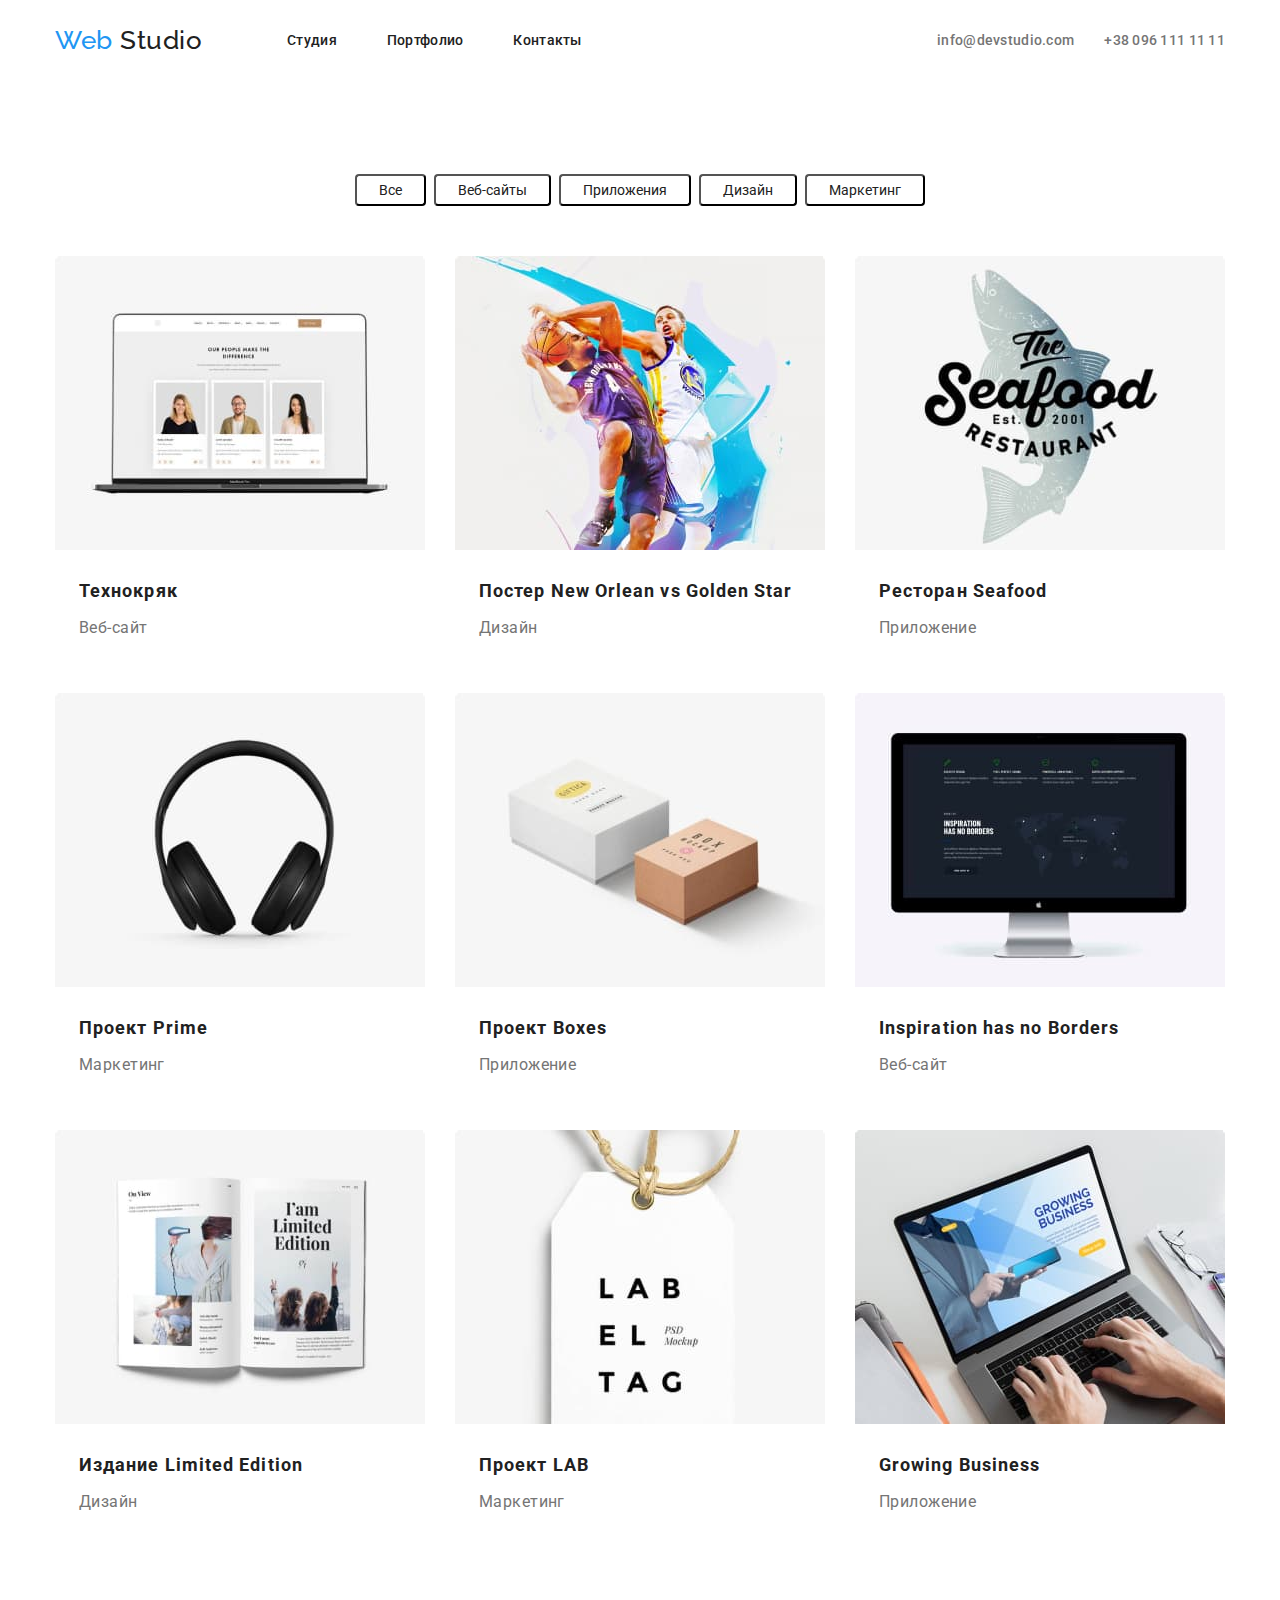
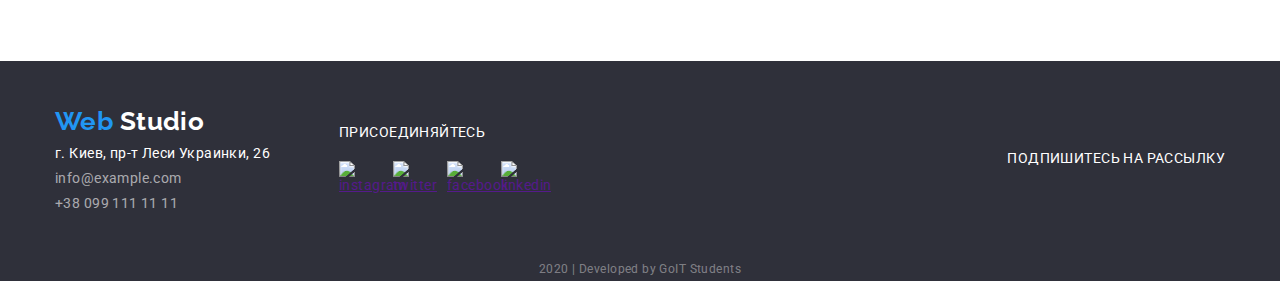
==== portfolio.html @ 5bf386a4 "Копия с предыдущего дз с оптимизацией" ====
<!DOCTYPE html>
<html lang="ru">
  <head>
    <meta charset="UTF-8" />
    <meta name="viewport" content="width=device-width, initial-scale=1.0" />
    <link
      href="https://fonts.googleapis.com/css2?family=Raleway:wght@700&family=Roboto:wght@400;500;700;900&display=swap"
      rel="stylesheet"
    />
    <link rel="stylesheet" href="./css/normalize.css" />
    <link rel="stylesheet" href="./css/style.css" />
    <title>Портфолио</title>
  </head>
  <body>
    <!-- Шапка -->
    <header>
      <nav class="header flex-container main-width">
        <a class="logo link" lang="en" href="./index.html">
          <span>Web</span> Studio
        </a>
        <ul class="nav-site list flex-container">
          <li class="item">
            <a class="link" href="./index.html">Студия</a>
          </li>
          <li class="item">
            <a class="link" href="./portfolio.html">Портфолио</a>
          </li>
          <li class="item">
            <a class="link" href="">Контакты</a>
          </li>
        </ul>
        <address class="header-address">
          <ul class="list flex-container">
            <li class="item">
              <a class="link" lang="en" href="mailto:info@devstudio.com">
                info@devstudio.com
              </a>
            </li>
            <li class="item">
              <a class="link" href="tel:+380961111111">+38 096 111 11 11</a>
            </li>
          </ul>
        </address>
      </nav>
    </header>
    <!-- Основной контент -->
    <main>
      <section class="projects main-width">
        <div class="filter-container flex-container">
          <h1 class="hidden">Наши проекты</h1>
          <ul class="list flex-container">
            <li class="filter">
              <button class="button" type="button">Все</button>
            </li>
            <li class="filter">
              <button class="button" type="button">Веб-сайты</button>
            </li>
            <li class="filter">
              <button class="button" type="button">Приложения</button>
            </li>
            <li class="filter">
              <button class="button" type="button">Дизайн</button>
            </li>
            <li class="filter">
              <button class="button" type="button">Маркетинг</button>
            </li>
          </ul>
        </div>
        <ul class="list flex-container">
          <li class="item">
            <a class="link" href="">
              <img
                src="./images/projects/techno_crack.jpg"
                alt="веб-страница проекта Технокряк"
                width="370"
                height="294"
              />
              <h2>Технокряк</h2>
              <p class="text">Веб-сайт</p>
              <p class="description hidden">
                Технокряк это современная площадка распространения коронавируса.
                Компании используют эту платформу для цифрового шпионажа и атак
                на защищённые сервера конкурентов.
              </p>
            </a>
          </li>
          <li class="item">
            <a class="link" href="">
              <img
                src="./images/projects/new_orlean.jpg"
                alt="Два баскетболиста с мячом"
                width="370"
                height="294"
              />
              <h2>Постер New Orlean vs Golden Star</h2>
              <p class="text">Дизайн</p>
              <p class="description hidden">
                Технокряк это современная площадка распространения коронавируса.
                Компании используют эту платформу для цифрового шпионажа и атак
                на защищённые сервера конкурентов.
              </p>
            </a>
          </li>
          <li class="item">
            <a class="link" href="">
              <img
                src="./images/projects/seafood.jpg"
                alt=""
                width="370"
                height="294"
              />
              <h2>Ресторан Seafood</h2>
              <p class="text">Приложение</p>
              <p class="description hidden">
                Технокряк это современная площадка распространения коронавируса.
                Компании используют эту платформу для цифрового шпионажа и атак
                на защищённые сервера конкурентов.
              </p>
            </a>
          </li>
          <li class="item">
            <a class="link" href="">
              <img
                src="./images/projects/prime.jpg"
                alt=""
                width="370"
                height="294"
              />
              <h2>Проект Prime</h2>
              <p class="text">Маркетинг</p>
              <p class="description hidden">
                Технокряк это современная площадка распространения коронавируса.
                Компании используют эту платформу для цифрового шпионажа и атак
                на защищённые сервера конкурентов.
              </p>
            </a>
          </li>
          <li class="item">
            <a class="link" href="">
              <img
                src="./images/projects/boxes.jpg"
                alt=""
                width="370"
                height="294"
              />
              <h2>Проект Boxes</h2>
              <p class="text">Приложение</p>
              <p class="description hidden">
                Технокряк это современная площадка распространения коронавируса.
                Компании используют эту платформу для цифрового шпионажа и атак
                на защищённые сервера конкурентов.
              </p>
            </a>
          </li>
          <li class="item">
            <a class="link" href="">
              <img
                src="./images/projects/inspiration.jpg"
                alt=""
                width="370"
                height="294"
              />
              <h2>Inspiration has no Borders</h2>
              <p class="text">Веб-сайт</p>
              <p class="description hidden">
                Технокряк это современная площадка распространения коронавируса.
                Компании используют эту платформу для цифрового шпионажа и атак
                на защищённые сервера конкурентов.
              </p>
            </a>
          </li>
          <li class="item">
            <a class="link" href="">
              <img
                src="./images/projects/limited.jpg"
                alt=""
                width="370"
                height="294"
              />
              <h2>Издание Limited Edition</h2>
              <p class="text">Дизайн</p>
              <p class="description hidden">
                Технокряк это современная площадка распространения коронавируса.
                Компании используют эту платформу для цифрового шпионажа и атак
                на защищённые сервера конкурентов.
              </p>
            </a>
          </li>
          <li class="item">
            <a class="link" href="">
              <img
                src="./images/projects/lab.jpg"
                alt=""
                width="370"
                height="294"
              />
              <h2>Проект LAB</h2>
              <p class="text">Маркетинг</p>
              <p class="description hidden">
                Технокряк это современная площадка распространения коронавируса.
                Компании используют эту платформу для цифрового шпионажа и атак
                на защищённые сервера конкурентов.
              </p>
            </a>
          </li>
          <li class="item">
            <a class="link" href="">
              <img
                src="./images/projects/growing.jpg"
                alt=""
                width="370"
                height="294"
              />
              <h2>Growing Business</h2>
              <p class="text">Приложение</p>
              <p class="description hidden">
                Технокряк это современная площадка распространения коронавируса.
                Компании используют эту платформу для цифрового шпионажа и атак
                на защищённые сервера конкурентов.
              </p>
            </a>
          </li>
        </ul>
      </section>
    </main>
    <!-- Подвал -->
    <footer class="footer">
      <div class="footer-upper flex-container main-width">
        <div class="footer-address-container">
          <a class="logo link" lang="en" href="./index.html">
            <span>Web</span> Studio
          </a>
          <!-- Адресс -->
          <address class="address flex-container">
            <p>г. Киев, пр-т Леси Украинки, 26</p>
            <a class="link" href="mailto:info@example.com">info@example.com</a>
            <a class="link" href="tel:+380991111111">+38 099 111 11 11</a>
          </address>
        </div>

        <!-- Соцсети студии -->
        <div class="footer-join">
          <p class="text">присоединяйтесь</p>
          <ul class="list flex-container" lang="en">
            <li class="social-item">
              <a aria-label="instagram link" href="">
                <img src="./images/social/instagram.svg" alt="instagram" />
              </a>
            </li>
            <li class="social-item">
              <a aria-label="twitter link" href="">
                <img src="./images/social/twitter.svg" alt="twitter" />
              </a>
            </li>
            <li class="social-item">
              <a aria-label="facebook link" href="">
                <img src="./images/social/facebook.svg" alt="facebook" />
              </a>
            </li>
            <li class="social-item">
              <a aria-label="linkedin link" href="">
                <img src="./images/social/linkedin.svg" alt="linkedin" />
              </a>
            </li>
          </ul>
        </div>

        <div class="footer-mail">
          <p class="text">подпишитесь на рассылку</p>
        </div>
      </div>

      <p class="developed">2020 | Developed by GoIT Students</p>
    </footer>
  </body>
</html>
---- css/style.css ----
:root {
  --accent-color: #2196f3;
  --white-color: #ffffff;
  --black-color: #000000;
  --text-bold-color: #212121;
  --text-normal-color: #757575;
  --background-accent: #f5f4fa;
  --background-white-text: rgba(47, 48, 58, 0.8);
  --background-high-accent: rgba(33, 150, 243, 0.9);
  --main-icons: #afb1b8;
  --footer-icons: rgba(255, 255, 255, 0.1);
  --footer-address-color: rgba(255, 255, 255, 0.6);
  --footer-background: #2f303a;
  --footer-developed-text: rgba(255, 255, 255, 0.4);

  box-sizing: border-box;
}

*,
*::before,
*::after {
  box-sizing: inherit;
}

body {
  color: var(--text-normal-color);
  background-color: var(--white-color);

  font-family: "Roboto", sans-serif;
  font-style: normal;
  font-weight: 400;
  font-size: 14px;
  letter-spacing: 0.03em;

  margin-left: auto;
  margin-right: auto;
}

/* Заголовки */
h1,
h2,
h3,
h4,
h5,
h6 {
  color: var(--text-bold-color);
  font-weight: 700;

  margin-top: 0px;
  margin-bottom: 0px;
}

/* Абзацы */
p {
  margin-top: 0px;
  margin-bottom: 0px;
}

/* Обнуление */
.link {
  text-decoration: none;
}
.list {
  list-style: none;

  margin: 0;
  padding: 0;
}
address {
  font-style: normal;
}

.hidden {
  display: none;
}

/*------------- Шапка и подвал ---------- */
/* header */
.header {
  align-items: center;
}

.header > address > .list {
  margin-left: auto;
}
.header .link {
  color: var(--text-bold-color);

  font-weight: 500;
  line-height: 1.14;
  letter-spacing: 0.02em;
}

.nav-site {
  margin-left: 85px;
  margin-top: 32px;
}

.nav-site .link {
  display: inline-block;
  padding-bottom: 32px;
}

.nav-site .item + .item {
  margin-left: 50px;
}

.header-address {
  margin-left: auto;
}

.header-address .link {
  color: var(--text-normal-color);
}

.header-address .item + .item {
  margin-left: 30px;
}
/* footer */
.footer {
  background-color: var(--footer-background);
}

.footer-upper {
  align-items: center;
}
.footer-address-container {
  margin: 45px 69px 46px 0px;
}

.footer .address {
  flex-direction: column;
  margin-top: 8px;
}
.footer-address-container .link {
  margin-top: 9px;
}

.footer .logo,
.footer .address {
  color: var(--white-color);
}
.footer .text {
  color: var(--white-color);

  line-height: 1.14;
  text-transform: uppercase;
}
.address > .link {
  color: var(--footer-address-color);
}

.footer-join .text {
  margin-bottom: 20px;
}

.footer-mail {
  margin-left: auto;
}

.developed {
  color: var(--footer-developed-text);
  font-size: 12px;
  line-height: 2;

  display: flex;
  justify-content: center;
}

/* Наведение */
.header .link:focus,
.header .link:hover,
.footer .logo:focus,
.footer .logo:hover,
.address .link:focus,
.address .link:hover {
  color: #2196f3;
}

/* Логотип */
.logo {
  color: var(--black-color);

  font-family: "Raleway", sans-serif;
  font-weight: 700;
  font-size: 26px;
  line-height: 1.19;
}
.logo > span {
  color: var(--accent-color);
}
/* -------------MAIN CONTENT------------------ */

.flex-container {
  display: flex;
  flex-wrap: wrap;
}

.main-width {
  width: 1200px;
  padding-left: 15px;
  padding-right: 15px;
  margin-left: auto;
  margin-right: auto;
}

/* Заголовки секций index.html */
.directions .title,
.team .title,
.clients .title {
  font-size: 36px;
  line-height: 1.16;
  text-align: center;

  margin-bottom: 50px;
}
.features .title-secondary,
.team .title-secondary {
  margin-top: 30px;
  margin-bottom: 10px;
}

/* Оступы для секций */
.hero,
.features,
.directions,
.team,
.clients {
  margin-bottom: 94px;
}
/* Отступы элементов списка */
.features .item + .item,
.directions .item + .item,
.team .item + .item,
.clients .item + .item {
  margin-left: 30px;
}

/* Соц.сети */
.social-item {
  width: 44px;
}

.social-item + .social-item {
  margin-left: 10px;
}

/* Герой - Заказать услугу */
.hero {
  background-color: var(--background-white-text);
  text-align: center;

  height: 600px;
}

.hero .title {
  color: var(--white-color);
  font-weight: 900;
  font-size: 44px;
  line-height: 1.36;
  text-align: center;
  letter-spacing: 0.06em;
  text-transform: uppercase;

  display: inline-block;
  margin: 200px 252px 30px;
}

.hero .link {
  color: var(--white-color);
  background-color: var(--accent-color);
  font-size: 16px;
  line-height: 1.87;

  padding: 10px 32px;
  border-radius: 4px;
}

.hero .link:focus,
.hero .link:hover {
  color: var(--accent-color);
  background-color: var(--white-color);
}

/* Особенности веб студии */
.features .item {
  width: 270px;
}

/* Чем мы занимаемся */
.directions .link {
  color: var(--white-color);
  background-color: var(--background-white-text);
  text-transform: uppercase;
  text-align: center;

  /* ВРЕМЕННО СМЕСТИЛ */
  display: flex;
  flex-direction: column;
}

/* Наша команда */
.team {
  background-color: var(--background-accent);
  text-align: center;

  padding: 94px 0px;
}
.team-social-list {
  justify-content: center;
  margin-top: 16px;
  margin-bottom: 24px;
}

/* Постоянные клиенты */
.clients .item {
  width: 170px;
}

/* Наши проекты */
.projects {
  margin-top: 93px;
  margin-bottom: 94px;
}
.filter-container {
  justify-content: center;

  margin-bottom: 50px;
}

.filter-container .filter + .filter {
  margin-left: 8px;
}

.projects h2 {
  font-size: 18px;
  line-height: 2;
  letter-spacing: 0.06em;

  margin: 20px 24px 4px;
}
.projects .text {
  color: var(--text-normal-color);
  font-size: 16px;
  line-height: 1.87;

  margin: 0px 24px 20px;
}
.projects .description {
  color: var(--white-color);
  background-color: var(--background-high-accent);

  font-size: 18px;
  line-height: 1.56;
}

.projects .item {
  width: 370px;
}

.projects .item:not(:nth-child(3n)) {
  margin-right: 30px;
  margin-bottom: 30px;
}

/* Кнопки наши проекты */
.button {
  color: var(--text-bold-color);
  background-color: var(--background-accent-);

  padding: 6px 22px;
  border-radius: 4px;
}
.button:focus,
.button:hover {
  color: var(--white-color);
  background-color: var(--accent-color);
}
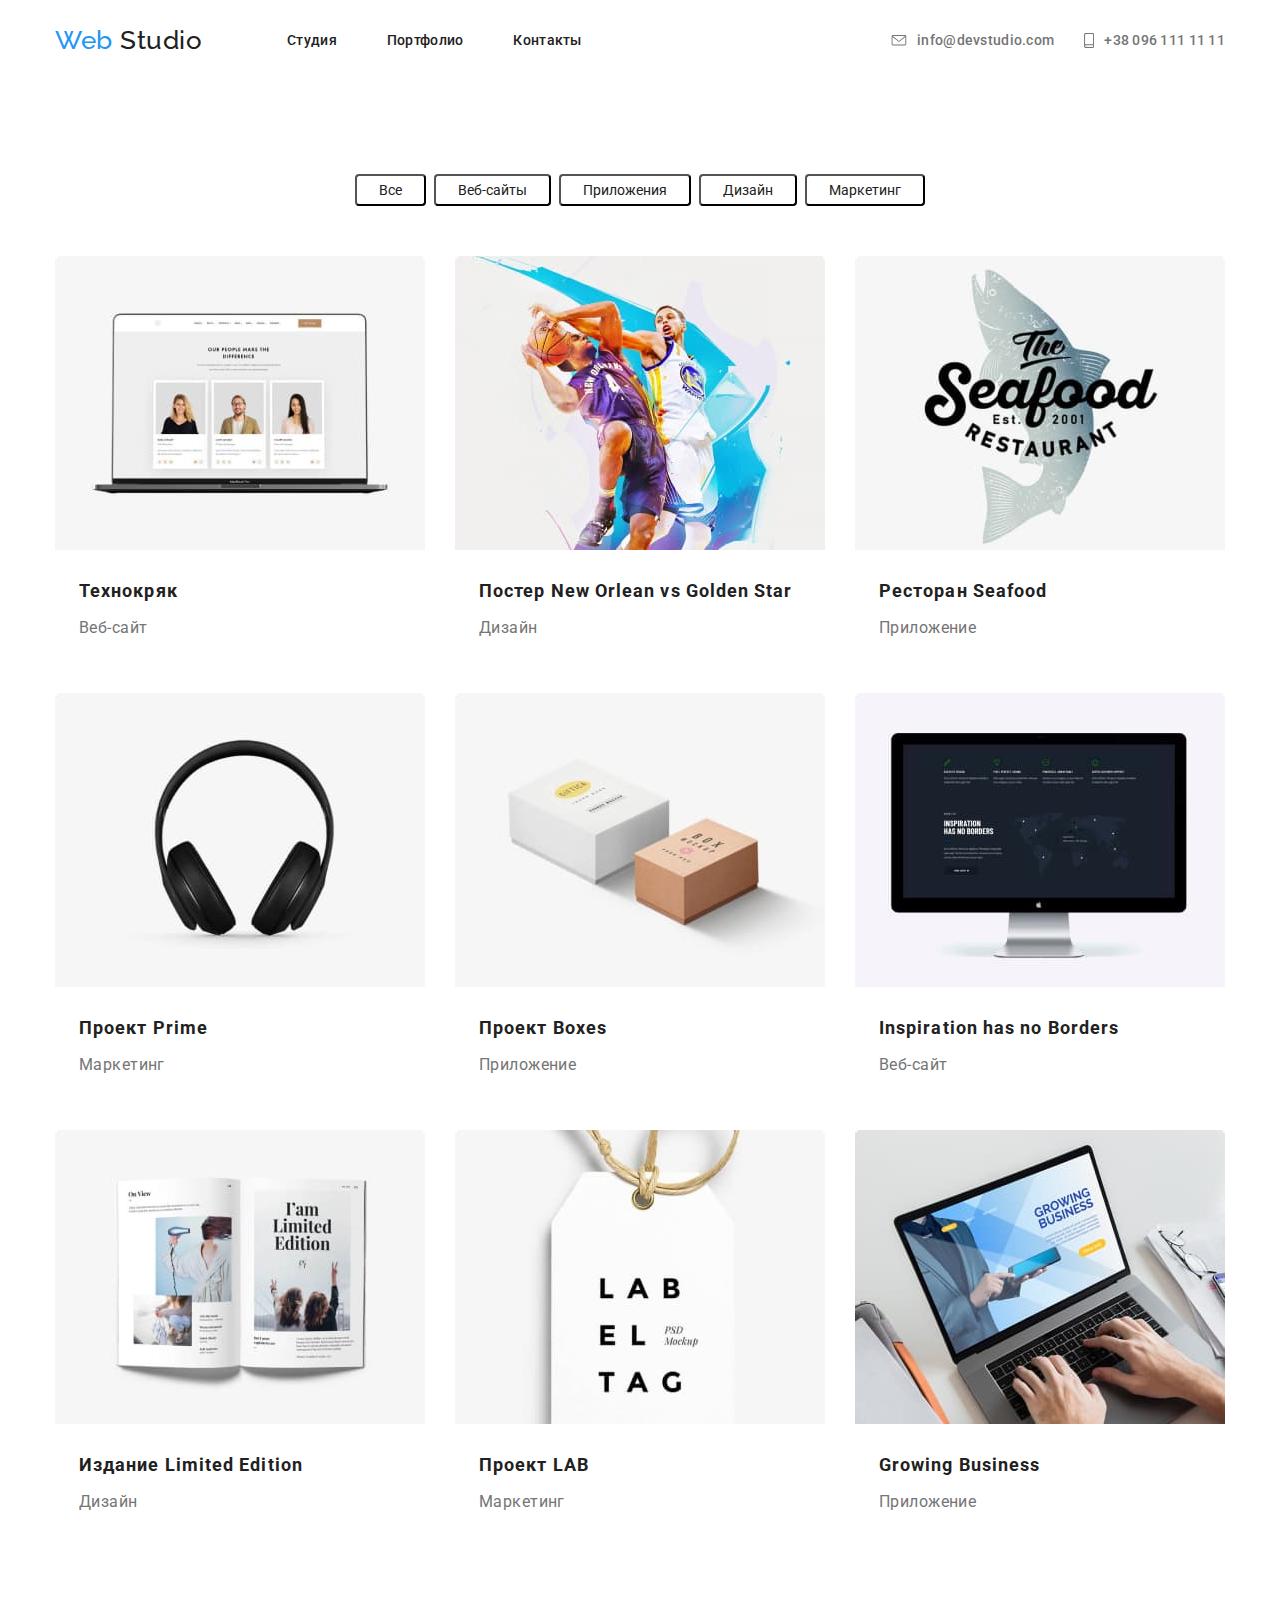
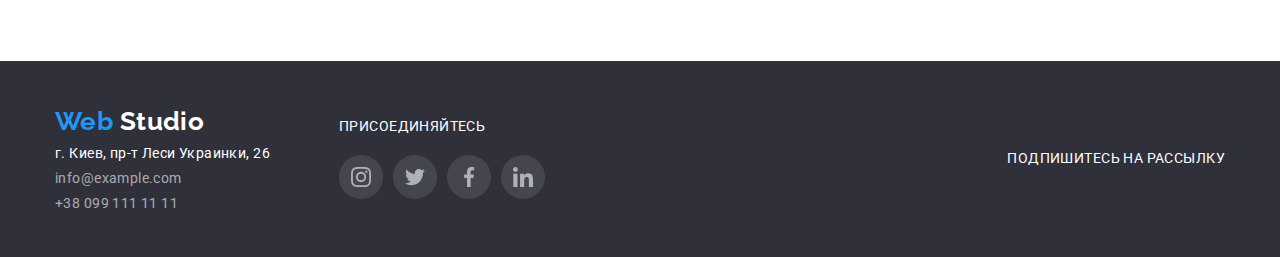
==== commit 1b3fba5b: "дз 4" ====
--- a/portfolio.html
+++ b/portfolio.html
@@ -33,11 +33,19 @@
           <ul class="list flex-container">
             <li class="item">
               <a class="link" lang="en" href="mailto:info@devstudio.com">
+                <svg class="header-address-icon" width="16px" height="11px">
+                  <use href="./images/icon.svg#icon-mail"></use>
+                </svg>
                 info@devstudio.com
               </a>
             </li>
             <li class="item">
-              <a class="link" href="tel:+380961111111">+38 096 111 11 11</a>
+              <a class="link" href="tel:+380961111111">
+                <svg class="header-address-icon" width="10px" height="15px">
+                  <use href="./images/icon.svg#icon-smartphone"></use>
+                </svg>
+                +38 096 111 11 11</a
+              >
             </li>
           </ul>
         </address>
@@ -244,22 +252,30 @@
           <ul class="list flex-container" lang="en">
             <li class="social-item">
               <a aria-label="instagram link" href="">
-                <img src="./images/social/instagram.svg" alt="instagram" />
+                <svg class="social-icon">
+                  <use href="./images/icon.svg#icon-instagram"></use>
+                </svg>
               </a>
             </li>
             <li class="social-item">
               <a aria-label="twitter link" href="">
-                <img src="./images/social/twitter.svg" alt="twitter" />
+                <svg class="social-icon">
+                  <use href="./images/icon.svg#icon-twitter"></use>
+                </svg>
               </a>
             </li>
             <li class="social-item">
               <a aria-label="facebook link" href="">
-                <img src="./images/social/facebook.svg" alt="facebook" />
+                <svg class="social-icon">
+                  <use href="./images/icon.svg#icon-facebook"></use>
+                </svg>
               </a>
             </li>
             <li class="social-item">
               <a aria-label="linkedin link" href="">
-                <img src="./images/social/linkedin.svg" alt="linkedin" />
+                <svg class="social-icon">
+                  <use href="./images/icon.svg#icon-linkedin"></use>
+                </svg>
               </a>
             </li>
           </ul>
@@ -270,7 +286,7 @@
         </div>
       </div>
 
-      <p class="developed">2020 | Developed by GoIT Students</p>
+      <!-- <p class="developed">2020 | Developed by GoIT Students</p> -->
     </footer>
   </body>
 </html>
--- a/css/style.css
+++ b/css/style.css
@@ -116,6 +116,19 @@
 .header-address .item + .item {
   margin-left: 30px;
 }
+
+.header-address .link {
+  fill: var(--text-normal-color);
+
+  display: flex;
+  align-items: center;
+  justify-content: center;
+}
+
+.header-address-icon {
+  fill: inherit;
+  margin-right: 10px;
+}
 /* footer */
 .footer {
   background-color: var(--footer-background);
@@ -174,7 +187,8 @@
 .footer .logo:hover,
 .address .link:focus,
 .address .link:hover {
-  color: #2196f3;
+  color: var(--accent-color);
+  fill: var(--accent-color);
 }
 
 /* Логотип */
@@ -239,18 +253,62 @@
 /* Соц.сети */
 .social-item {
   width: 44px;
-}
-
+  height: 44px;
+
+  fill: var(--main-icons);
+  display: flex;
+  justify-content: center;
+  align-items: center;
+  line-height: 0;
+}
+
+.social-item a {
+  padding: 12px;
+}
+
+.social-icon {
+  fill: inherit;
+}
+
+.team .social-item {
+  background-color: transparent;
+  border-radius: 50%;
+}
+
+.footer-join .social-item {
+  background-color: var(--footer-icons);
+  border-radius: 50%;
+}
+
+.social-item svg {
+  width: 20px;
+  height: 20px;
+}
 .social-item + .social-item {
   margin-left: 10px;
 }
 
+.social-item:hover,
+.social-item:focus {
+  background-color: var(--accent-color);
+  fill: var(--white-color);
+}
 /* Герой - Заказать услугу */
 .hero {
-  background-color: var(--background-white-text);
+  /* background-color: var(--background-white-text); */
   text-align: center;
-
+  max-width: 1600px;
   height: 600px;
+  margin-left: auto;
+  margin-right: auto;
+
+  background-image: linear-gradient(
+      var(--background-white-text),
+      var(--background-white-text)
+    ),
+    url("../images/h1_background.jpg");
+  background-repeat: no-repeat;
+  background-position: center;
 }
 
 .hero .title {
@@ -286,6 +344,20 @@
 .features .item {
   width: 270px;
 }
+.features-icon {
+  width: 70px;
+  height: 70px;
+}
+
+.features-icon-container {
+  background: #f5f4fa;
+  height: 120px;
+  border-radius: 4px;
+
+  display: flex;
+  justify-content: center;
+  align-items: center;
+}
 
 /* Чем мы занимаемся */
 .directions .link {
@@ -312,9 +384,33 @@
   margin-bottom: 24px;
 }
 
+.team .item {
+  background: var(--white-color);
+  box-shadow: 0px 2px 1px rgba(0, 0, 0, 0.2), 0px 1px 1px rgba(0, 0, 0, 0.14),
+    0px 1px 3px rgba(0, 0, 0, 0.12);
+}
+
 /* Постоянные клиенты */
 .clients .item {
   width: 170px;
+  height: 90px;
+  fill: var(--main-icons);
+
+  display: flex;
+  justify-content: center;
+  align-items: center;
+  border: 1px solid var(--main-icons);
+  border-radius: 4px;
+}
+
+.client-icon {
+  fill: inherit;
+}
+
+.clients .item:hover,
+.clients .item:focus {
+  fill: var(--accent-color);
+  border-color: var(--accent-color);
 }
 
 /* Наши проекты */
